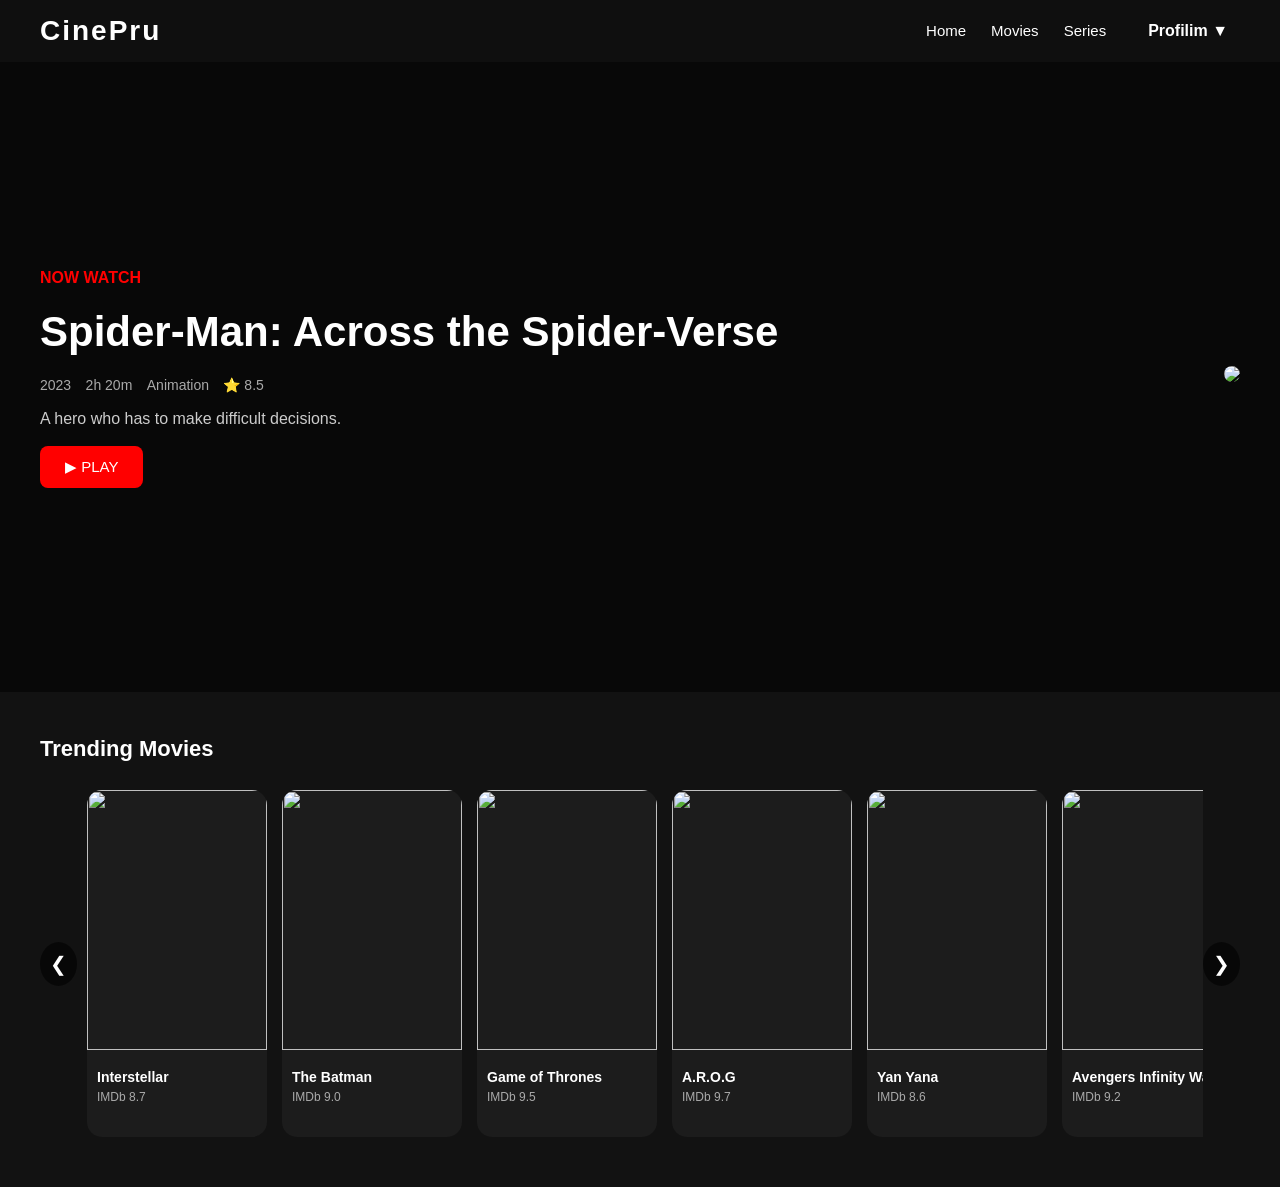
==== index.html @ d56222e8 "Add files via upload" ====
<!DOCTYPE html>
<html lang="tr">
<head>
    <meta charset="UTF-8">
    <meta name="viewport" content="width=device-width, initial-scale=1.0">
    <title>CinePru</title>
    <link rel="stylesheet" href="style.css">
    <style>
        /* ==========================================
           YENİ: PROFİL ALANI VE AÇILIR MENÜ (DROPDOWN) CSS
           ========================================== */
        .header {
            display: flex;
            justify-content: space-between;
            align-items: center;
            padding: 10px 40px;
            background-color: #0f0f0f;
            position: relative;
        }

        .nav-container {
            display: flex;
            align-items: center;
            gap: 30px;
        }

        /* Profil Seçeneği Genel Alanı */
        .profile-dropdown {
            position: relative;
            display: inline-block;
        }

        .profile-trigger {
            display: flex;
            align-items: center;
            gap: 8px;
            color: #fff;
            text-decoration: none;
            font-weight: bold;
            padding: 8px 12px;
            cursor: pointer;
            transition: color 0.3s ease;
        }

        .profile-trigger:hover {
            color: red;
        }

        /* Başlangıçta Gizli Açılır Kutu */
        .dropdown-menu {
            display: none;
            position: absolute;
            right: 0;
            top: 100%;
            background-color: #141414;
            min-width: 160px;
            box-shadow: 0px 8px 16px 0px rgba(0,0,0,0.5);
            z-index: 100;
            border-radius: 4px;
            border: 1px solid #222;
            overflow: hidden;
        }

        .dropdown-menu a {
            color: #fff;
            padding: 12px 16px;
            text-decoration: none;
            display: block;
            font-size: 14px;
            transition: background 0.3s ease, color 0.3s ease;
        }

        .dropdown-menu a:hover {
            background-color: red;
            color: #fff;
        }

        /* Üstüne Gelindiğinde Menüyü Göster */
        .profile-dropdown:hover .dropdown-menu {
            display: block;
        }

        /* ==========================================
           CINEPRU MOBİL UYUM (RESPONSIVE) AYARLARI
           ========================================== */
        @media (max-width: 768px) {
            .header {
                flex-direction: column;
                padding: 15px;
                text-align: center;
                gap: 15px;
            }

            .nav-container {
                flex-direction: column;
                gap: 15px;
                width: 100%;
            }

            .top-nav {
                display: flex;
                flex-wrap: wrap;
                justify-content: center;
                gap: 15px;
                width: 100%;
            }

            .top-nav a {
                font-size: 14px;
                padding: 5px 10px;
            }

            /* Mobilde profil menüsünün ortalanması */
            .profile-dropdown {
                width: 100%;
                text-align: center;
            }

            .profile-trigger {
                justify-content: center;
            }

            .dropdown-menu {
                position: static;
                width: 100%;
                box-shadow: none;
                background-color: #1a1a1a;
                border: none;
                margin-top: 5px;
            }

            /* Hero (Afiş) Alanı Mobil Ayarı */
            .hero-content {
                flex-direction: column-reverse;
                text-align: center;
                padding: 20px 15px;
                gap: 20px;
            }

            .hero-text h1 {
                font-size: 28px;
            }

            .hero-image img {
                max-width: 100%;
                height: auto;
            }

            /* Slider ve Filmler Listesi Mobil Ayarı */
            .movies-section h2 {
                font-size: 20px;
                padding-left: 15px;
            }

            .movie-container {
                gap: 10px;
                padding: 10px;
            }

            .movie-card {
                min-width: 140px; /* Mobilde kaydırırken daha çok kart sığsın diye */
            }

            /* Detay Paneli Mobil Ayarı */
            .movie-panel {
                width: 100% !important;
                max-width: 100% !important;
                height: 100% !important;
                top: 0 !important;
                right: -100%; /* Kapatıldığında sağa gizlensin diye */
            }
        }
    </style>
</head>
<body>

<header class="header">
    <h1>CinePru</h1>

    <div class="nav-container">
        <nav class="top-nav">
            <a href="index.html">Home</a>
            <a href="movies.html">Movies</a>
            <a href="series.html">Series</a>
        </nav>

        <div class="profile-dropdown">
            <div class="profile-trigger">Profilim ▼</div>
            <div class="dropdown-menu">
                <a href="profile.html">Profilim</a>
                <a href="favorites.html">Favorites ❤️</a>
                <a href="settings.html">Ayarlar</a>
                <a href="history.html">Geçmiş</a>
                <a href="#" onclick="logoutUser()" style="border-top: 1px solid #222; color: #ff3333;">Çıkış Yap 🚪</a>
            </div>
        </div>
    </div>
</header>

<section class="hero">
    <div class="hero-content">
        <div class="hero-text">
            <p class="tag">NOW WATCH</p>
            <h1>Spider-Man: Across the Spider-Verse</h1>

            <div class="meta">
                <span>2023</span>
                <span>2h 20m</span>
                <span>Animation</span>
                <span>⭐ 8.5</span>
            </div>

            <p class="desc">
                A hero who has to make difficult decisions.
            </p>

            <button class="play-btn" onclick="playMovie('spiderverse')">▶ PLAY</button>
        </div>

        <div class="hero-image">
            <img src="images/spider-man-across-the-spider-verse_tsm61wbo.webp">
        </div>
    </div>
</section>

<section class="movies-section">
    <h2>Trending Movies</h2>

    <div class="slider-wrapper">
        <button class="arrow left" onclick="scrollLeftMovies()">❮</button>

        <div class="movie-container" id="movieContainer">
            <div class="movie-card" onclick="openMovie('interstellar')">
                <img src="images/interstellar.jpg">
                <div class="info">
                    <h3>Interstellar</h3>
                    <p>IMDb 8.7</p>
                </div>
            </div>

            <div class="movie-card" onclick="openMovie('batman')">
                <img src="images/thebatman.jpg">
                <div class="info">
                    <h3>The Batman</h3>
                    <p>IMDb 9.0</p>
                </div>
            </div>

            <div class="movie-card" onclick="openMovie('got')">
                <img src="images/gameofthrones.jpg">
                <div class="info">
                    <h3>Game of Thrones</h3>
                    <p>IMDb 9.5</p>
                </div>
            </div>

            <div class="movie-card" onclick="openMovie('arog')">
                <img src="images/arog.jpg">
                <div class="info">
                    <h3>A.R.O.G</h3>
                    <p>IMDb 9.7</p>
                </div>
            </div>

            <div class="movie-card" onclick="openMovie('yanyana')">
                <img src="images/yanyana.jpg">
                <div class="info">
                    <h3>Yan Yana</h3>
                    <p>IMDb 8.6</p>
                </div>
            </div>

            <div class="movie-card" onclick="openMovie('avengersinfinitywar')">
                <img src="images/avengersinfinitywar.jpg">
                <div class="info">
                    <h3>Avengers Infinity War</h3>
                    <p>IMDb 9.2</p>
                </div>
            </div>

            <div class="movie-card" onclick="openMovie('friendswithbenefits')">
                <img src="images/friendswithbenefits.jpg">
                <div class="info">
                    <h3>Friends With Benefits</h3>
                    <p>IMDb 7.8</p>
                </div>
            </div>

            <div class="movie-card" onclick="openMovie('theamazingspiderman')">
                <img src="images/theamazingspiderman.jpg">
                <div class="info">
                    <h3>The Amazing Spider-Man</h3>
                    <p>IMDb 7.0</p>
                </div>
            </div>

            <div class="movie-card" onclick="openMovie('kizginadam')">
                <img src="images/12-kizgin-adam-1660915309_225x336.jpg">
                <div class="info">
                    <h3>12 Angry Man</h3>
                    <p>IMDb 8.8</p>
                </div>
            </div>

            <div class="movie-card" onclick="openMovie('thegodfather')">
                <img src="images/baba-1660915256_225x336.jpg">
                <div class="info">
                    <h3>Baba</h3>
                    <p>IMDb 9.8</p>
                </div>
            </div>

            <div class="movie-card" onclick="openMovie('Inception')">
                <img src="images/baslangic-1660924244_225x336.jpg">
                <div class="info">
                    <h3>Inception</h3>
                    <p>IMDb 9.1</p>
                </div>
            </div>

            <div class="movie-card" onclick="openMovie('esaretinbedeli')">
                <img src="images/esaretinbedeli.jpg">
                <div class="info">
                    <h3>Esaretin Bedeli</h3>
                    <p>IMDb 9.5</p>
                </div>
            </div>

            <div class="movie-card" onclick="openMovie('hababamsinifi')">
                <img src="images/Hababam-Sinifi-1290714534_225x336.jpg">
                <div class="info">
                    <h3>Hababam Sınıfı</h3>
                    <p>IMDb 8.4</p>
                </div>
            </div>
        </div> <button class="arrow right" onclick="scrollRightMovies()">❯</button>
    </div> </section>

<div class="movie-panel" id="moviePanel">
    <div class="panel-content">
        <button class="close-btn" onclick="closePanel()">✖</button>
        <img id="panelImg">
        <h2 id="panelTitle"></h2>
        <div class="meta" id="panelMeta"></div>
        <p id="panelDesc"></p>
        <button class="play-btn" id="watchBtn">▶ Watch Now</button>
    </div>
</div>

<script src="script.js"></script>
</body>
</html>
---- style.css ----
* {
  margin: 0;
  padding: 0;
  box-sizing: border-box;
}

body {
  font-family: Arial, sans-serif;
  background: #0f0f0f;
  color: white;
  font-size: 16px;
  line-height: 1.5;
}

/* ================= HEADER ================= */

.header {
  display: flex;
  justify-content: space-between;
  align-items: center;
  padding: 20px 40px;
}

.header h1 {
  font-size: 28px;
  letter-spacing: 2px;
}

/* ================= NAVBAR ================= */

.top-nav {
  display: flex;
  gap: 25px;
}

.top-nav a {
  color: #aaa;
  text-decoration: none;
  font-size: 15px;
  transition: 0.3s;
}

.top-nav a:hover {
  color: white;
}

/* ================= HERO (SPIDER-MAN BLUR) ================= */

.hero {
  height: 70vh;
  display: flex;
  align-items: center;
  padding: 40px;

  position: relative;
  overflow: hidden;

  background: url("images/indir.jpg") center/cover no-repeat;
}

/* blur layer */
.hero::before {
  content: "";
  position: absolute;
  inset: 0;

  background: url("images/indir.jpg") center/cover no-repeat;
  transform: scale(1.2);
  filter: blur(20px);

  z-index: 0;
}

/* dark overlay */
.hero::after {
  content: "";
  position: absolute;
  inset: 0;
  background: rgba(0,0,0,0.55);
  z-index: 1;
}

/* hero content */
.hero-content {
  display: flex;
  justify-content: space-between;
  align-items: center;
  width: 100%;
  gap: 40px;

  position: relative;
  z-index: 2;
}

/* ================= HERO TEXT ================= */

.tag {
  color: red;
  font-weight: bold;
  margin-bottom: 10px;
}

.hero-text h1 {
  font-size: 42px;
  margin-bottom: 10px;
}

.meta span {
  margin-right: 10px;
  color: #aaa;
  font-size: 14px;
}

.desc {
  margin-top: 10px;
  color: #ccc;
  max-width: 400px;
}

/* ================= HERO IMAGE ================= */

.hero-image img {
  width: 320px;
  border-radius: 15px;
}

/* ================= PLAY BUTTON ================= */

.play-btn {
  margin-top: 15px;
  padding: 12px 25px;
  background: red;
  border: none;
  color: white;
  border-radius: 8px;
  cursor: pointer;
  font-size: 15px;
  transition: 0.3s;
}

.play-btn:hover {
  transform: scale(1.05);
  background: darkred;
}

/* ================= MOVIES SECTION ================= */

.movies-section {
  padding: 40px;
}

.movies-section h2 {
  margin-bottom: 15px;
  font-size: 22px;
}

/* ================= SLIDER ================= */

.slider-wrapper {
  position: relative;
  display: flex;
  align-items: center;
}

.movie-container {
  display: flex;
  gap: 15px;
  overflow-x: auto;
  scroll-behavior: smooth;
  padding: 10px;

  scrollbar-width: none;
}

.movie-container::-webkit-scrollbar {
  display: none;
}

/* ================= MOVIE CARD ================= */

.movie-card {
  min-width: 180px;
  background: #1c1c1c;
  border-radius: 12px;
  overflow: hidden;
  transition: 0.3s;
}

.movie-card:hover {
  transform: scale(1.05);
}

.movie-card img {
  width: 100%;
  height: 250px;
  object-fit: cover;
}

.movie-card .info {
  padding: 10px;
}

.movie-card h3 {
  font-size: 14px;
}

.movie-card p {
  font-size: 12px;
  color: #aaa;
}

/* ================= ARROWS ================= */

.arrow {
  background: rgba(0,0,0,0.6);
  border: none;
  color: white;
  font-size: 20px;
  padding: 10px;
  cursor: pointer;
  border-radius: 50%;
  transition: 0.3s;
}

.arrow:hover {
  background: red;
}

/* ================= RESPONSIVE ================= */

@media (max-width: 900px) {

  .hero-content {
    flex-direction: column;
    text-align: center;
  }

  .hero-image img {
    width: 220px;
  }

  .movie-container {
    gap: 10px;
  }
}
/* FAVORITES PAGE */
.fav-header {
  text-align: center;
  margin-top: 40px;
}

.fav-header h2 {
  font-size: 28px;
}

.fav-header p {
  color: #aaa;
  margin-top: 5px;
}

.fav-grid {
  display: grid;
  grid-template-columns: repeat(4, 1fr);
  gap: 20px;
  padding: 40px;
}

.fav-card {
  background: #1c1c1c;
  border-radius: 15px;
  overflow: hidden;
  transition: 0.3s;
  cursor: pointer;
}

.fav-card:hover {
  transform: scale(1.05);
}

.fav-card img {
  width: 100%;
  height: 250px;
  object-fit: cover;
}

.fav-info {
  padding: 10px;
}

.fav-info h3 {
  font-size: 14px;
}

.fav-info p {
  font-size: 12px;
  color: #aaa;
}
/* ================= SERIES PAGE ================= */

.series-header {
  text-align: center;
  margin-top: 40px;
}

.series-header h2 {
  font-size: 28px;
}

.series-header p {
  color: #aaa;
  margin-top: 5px;
}

/* GRID */
.series-grid {
  display: grid;
  grid-template-columns: repeat(4, 1fr);
  gap: 20px;
  padding: 40px;
}

/* CARD */
.series-card {
  background: #1c1c1c;
  border-radius: 15px;
  overflow: hidden;
  transition: 0.3s;
  cursor: pointer;
}

.series-card:hover {
  transform: scale(1.05);
}

.series-card img {
  width: 100%;
  height: 250px;
  object-fit: cover;
}

.series-info {
  padding: 10px;
}

.series-info h3 {
  font-size: 14px;
}

.series-info p {
  font-size: 12px;
  color: #aaa;
}
/* ================= LOGIN PAGE ================= */

.login-body {
  height: 100vh;
  display: flex;
  justify-content: center;
  align-items: center;
  background: url("images/sandalye.jpg") center/cover no-repeat;
  position: relative;
}

/* dark overlay */
.login-body::before {
  content: "";
  position: absolute;
  inset: 0;
  background: rgba(0,0,0,0.6);
}

.login-container {
  position: relative;
  z-index: 2;

  background: rgba(0,0,0,0.75);
  padding: 40px;
  border-radius: 15px;
  width: 300px;
  text-align: center;
}

.login-container h1 {
  margin-bottom: 10px;
}

.login-container p {
  color: #aaa;
  margin-bottom: 20px;
}

.login-container input {
  width: 100%;
  padding: 10px;
  margin-bottom: 10px;
  border: none;
  border-radius: 8px;
  outline: none;
}

.login-container button {
  width: 100%;
  padding: 10px;
  background: red;
  border: none;
  color: white;
  border-radius: 8px;
  cursor: pointer;
  transition: 0.3s;
}

.login-container button:hover {
  background: darkred;
}

.error {
  color: red;
  margin-top: 10px;
  font-size: 13px;
}
/* ================= MOVIES PAGE ================= */

.movies-header {
  text-align: center;
  margin-top: 40px;
}

.movies-header h2 {
  font-size: 28px;
}

.movies-header p {
  color: #aaa;
  margin-top: 5px;
}

/* FILTER BAR */
.filter-bar {
  display: flex;
  justify-content: center;
  gap: 10px;
  margin: 20px 0;
}

.filter-bar button {
  background: #1c1c1c;
  border: none;
  color: white;
  padding: 8px 15px;
  border-radius: 20px;
  cursor: pointer;
  transition: 0.3s;
}

.filter-bar button:hover {
  background: red;
}

/* GRID */
.movies-grid {
  display: grid;
  grid-template-columns: repeat(4, 1fr);
  gap: 20px;
  padding: 40px;
}

/* CARD */
.movie-card {
  background: #1c1c1c;
  border-radius: 15px;
  overflow: hidden;
  transition: 0.3s;
  text-decoration: none;
  color: white;
}

.movie-card:hover {
  transform: scale(1.05);
}

.movie-card img {
  width: 100%;
  height: 260px;
  object-fit: cover;
}

.movie-info {
  padding: 10px;
}

.movie-info h3 {
  font-size: 14px;
}

.movie-info p {
  font-size: 12px;
  color: #aaa;
}
/* ================= SLIDE PANEL ================= */

.movie-panel {
  position: fixed;
  top: 0;
  left: -100%;
  width: 40%;
  height: 100vh;
  background: #111;
  transition: 0.5s ease;
  z-index: 999;
  padding: 30px;
  overflow-y: auto;
}

.movie-panel.active {
  left: 0;
}

.panel-content img {
  width: 100%;
  border-radius: 15px;
  margin-bottom: 15px;
}

.panel-content h2 {
  font-size: 26px;
  margin-bottom: 10px;
}

.panel-content p {
  color: #ccc;
  margin-top: 10px;
}

.panel-content .meta span {
  margin-right: 10px;
  color: #aaa;
  font-size: 13px;
}

.close-btn {
  background: transparent;
  border: none;
  color: white;
  font-size: 22px;
  cursor: pointer;
  margin-bottom: 10px;
}

/* Linklerin altındaki çizgiyi ve mavi rengi tamamen kaldırır */
a {
    text-decoration: none !important;
    color: inherit !important;
}

/* Görselin üzerine tıklandığında mavi çerçeve oluşmasını engeller */
a:focus, a:active {
    outline: none !important;
    box-shadow: none !important;
}





/* Genel Renk ve Arka Plan Tanımlamaları */
:root {
    --bg-dark-color: #121212;
    --card-dark-color: #1e1e1e;
    --gold-color: #ffc107;
    --neon-blue: #00d2ff;
}

body {
    background-color: var(--bg-dark-color) !important;
    font-family: 'Segoe UI', Tahoma, Geneva, Verdana, sans-serif;
}

.bg-secondary-dark {
    background-color: var(--card-dark-color);
}

.text-gold {
    color: var(--gold-color) !important;
}

.xsmall {
    font-size: 0.75rem;
}

/* Profil Kartı Neon Efekti */
.profile-card {
    transition: transform 0.3s ease, box-shadow 0.3s ease;
    border-radius: 15px;
}

.profile-card:hover {
    transform: translateY(-5px);
    box-shadow: 0 10px 20px rgba(255, 193, 7, 0.1) !important;
}

.avatar-main {
    width: 130px;
    height: 130px;
    object-fit: cover;
    border: 4px solid var(--gold-color);
}

.level-badge {
    font-weight: bold;
    font-size: 0.9rem;
}

/* Rozet Tasarımları (Gamification) */
.badge-item {
    border: 1px solid #333;
    transition: all 0.3s cubic-bezier(0.25, 0.8, 0.25, 1);
}

.badge-item.earned {
    color: #fff;
    box-shadow: inset 0 0 10px rgba(255, 193, 7, 0.05);
}

.badge-item.earned:hover {
    transform: scale(1.05);
    border-color: var(--gold-color);
    background-color: #252525 !important;
}

.badge-item.earned .badge-icon {
    color: var(--gold-color);
    animation: pulse 2s infinite;
}

/* Kilitli Rozetler İçin Karartma */
.badge-item.locked {
    opacity: 0.4;
    filter: grayscale(1);
    background-color: #151515 !important;
}

.lock-overlay {
    position: absolute;
    top: 10px;
    right: 15px;
    color: #ff4d4d;
    font-size: 0.8rem;
}

/* Avatar Seçim Popuptaki Görseller */
.avatar-option {
    cursor: pointer;
    transition: transform 0.2s, border-color 0.2s;
}

.avatar-option:hover {
    transform: scale(1.1);
    border-color: var(--gold-color) !important;
}

/* Animasyonlar */
@keyframes pulse {
    0% { transform: scale(1); }
    50% { transform: scale(1.05); }
    100% { transform: scale(1); }
}
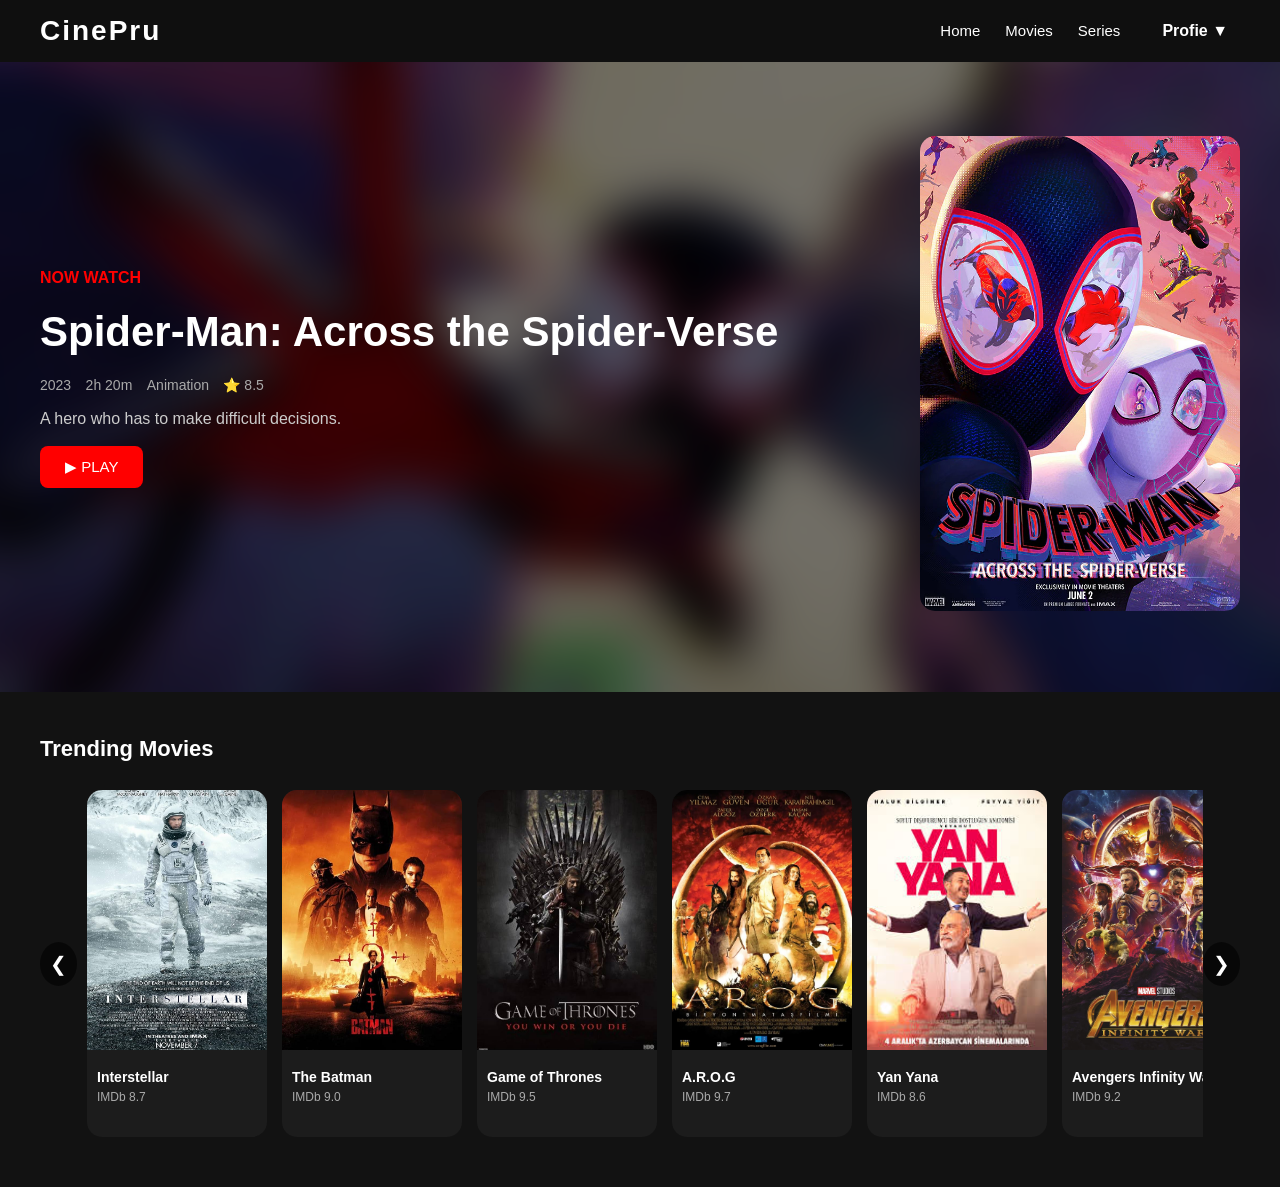
==== commit c054cfcf: "Update index.html" ====
--- a/index.html
+++ b/index.html
@@ -185,13 +185,13 @@
         </nav>
 
         <div class="profile-dropdown">
-            <div class="profile-trigger">Profilim ▼</div>
+            <div class="profile-trigger">Profie ▼</div>
             <div class="dropdown-menu">
-                <a href="profile.html">Profilim</a>
+                <a href="profile.html">Profie</a>
                 <a href="favorites.html">Favorites ❤️</a>
-                <a href="settings.html">Ayarlar</a>
-                <a href="history.html">Geçmiş</a>
-                <a href="#" onclick="logoutUser()" style="border-top: 1px solid #222; color: #ff3333;">Çıkış Yap 🚪</a>
+                <a href="settings.html">Settings</a>
+                <a href="history.html">History</a>
+                <a href="#" onclick="logoutUser()" style="border-top: 1px solid #222; color: #ff3333;">Log Out 🚪</a>
             </div>
         </div>
     </div>
@@ -349,4 +349,4 @@
 
 <script src="script.js"></script>
 </body>
-</html>+</html>
